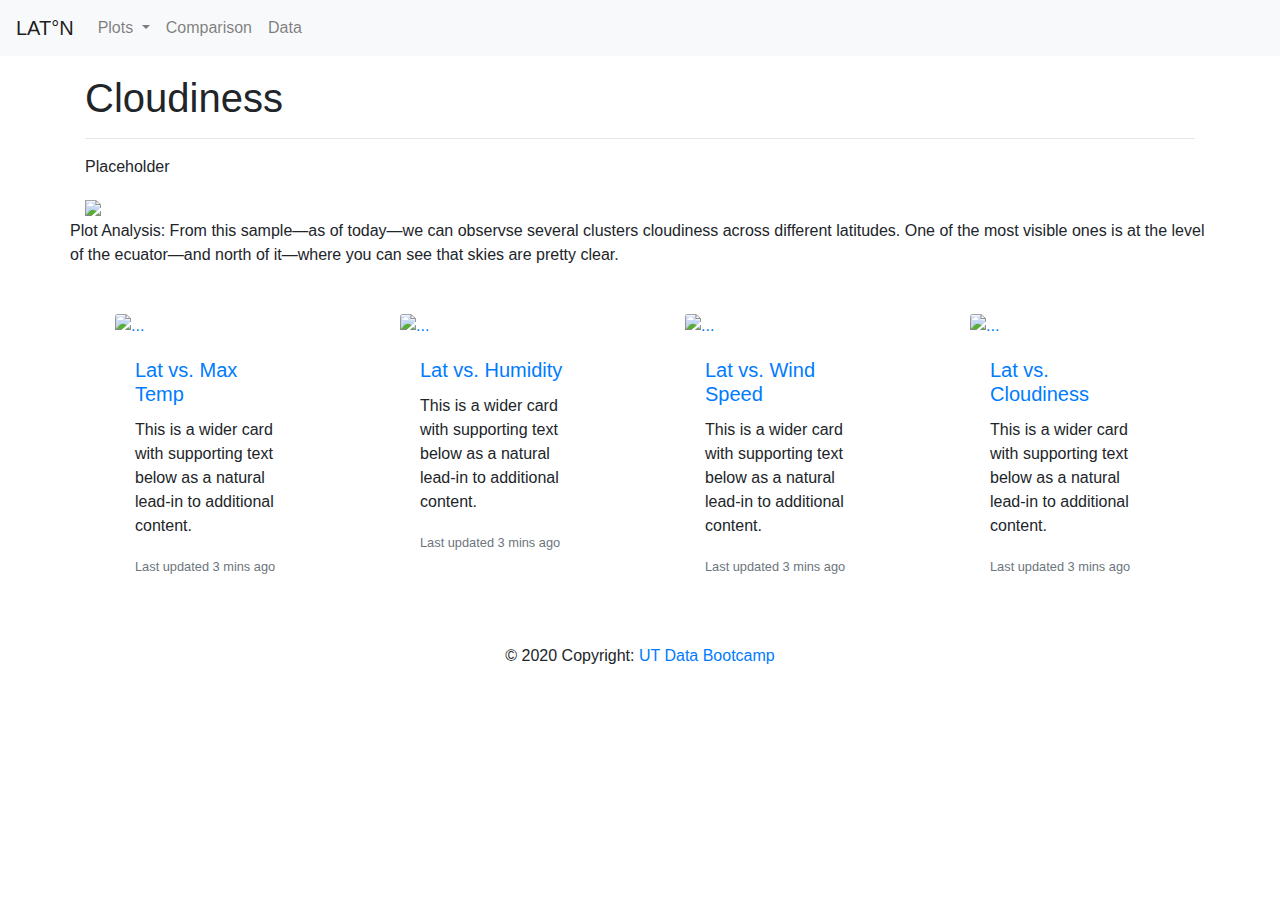
==== cloudiness.html @ 431a71aa "v1 is ready" ====
<!doctype html>
<html lang="en">

<head>
	<title> Web Visualization Dash | Cloudiness </title>
  <script src="https://code.jquery.com/jquery-3.4.1.slim.min.js" integrity="sha384-J6qa4849blE2+poT4WnyKhv5vZF5SrPo0iEjwBvKU7imGFAV0wwj1yYfoRSJoZ+n" crossorigin="anonymous"></script>
  <script src="https://cdn.jsdelivr.net/npm/popper.js@1.16.0/dist/umd/popper.min.js" integrity="sha384-Q6E9RHvbIyZFJoft+2mJbHaEWldlvI9IOYy5n3zV9zzTtmI3UksdQRVvoxMfooAo" crossorigin="anonymous"></script>
  <script src="https://stackpath.bootstrapcdn.com/bootstrap/4.4.1/js/bootstrap.min.js" integrity="sha384-wfSDF2E50Y2D1uUdj0O3uMBJnjuUD4Ih7YwaYd1iqfktj0Uod8GCExl3Og8ifwB6" crossorigin="anonymous"></script>
	<link rel="stylesheet" href="https://stackpath.bootstrapcdn.com/bootstrap/4.3.1/css/bootstrap.min.css" integrity="sha384-ggOyR0iXCbMQv3Xipma34MD+dH/1fQ784/j6cY/iJTQUOhcWr7x9JvoRxT2MZw1T" crossorigin="anonymous">
  <link rel="stylesheet" href="style.css">
  
</head>

<body>

	<!-- Nav Bar fixed-top-->
	<nav class="navbar fixed-top navbar-expand-lg navbar-light bg-light">
  <a class="navbar-brand" href="index.html">LAT°N</a>
  <button class="navbar-toggler" type="button" data-toggle="collapse" data-target="#navbarNavDropdown" aria-controls="navbarNavDropdown" aria-expanded="false" aria-label="Toggle navigation">
    <span class="navbar-toggler-icon"></span>
  </button>

  <div class="collapse navbar-collapse" id="navbarNavDropdown">
    <ul class="navbar-nav">
      <li class="nav-item dropdown">
        <a class="nav-link dropdown-toggle" href="plots.html" id="navbarDropdownMenuLink" data-toggle="dropdown" aria-haspopup="true" aria-expanded="false">
          Plots
        </a>
        <div class="dropdown-menu" aria-labelledby="navbarDropdownMenuLink">
          <a class="dropdown-item" href="max_temp.html">Max Temp</a>
          <a class="dropdown-item" href="humidity.html">Humidity</a>
          <a class="dropdown-item" href="cloudiness.html">Cloudiness</a>
          <a class="dropdown-item" href="wind_speed.html">Wind Speed</a>
        </div>
      </li>
      <li class="nav-item">
        <a class="nav-link" href="comparison.html">Comparison</a>
      </li>
      <li class="nav-item">
        <a class="nav-link" href="data.html">Data</a>
      </li>
    </ul>
  </div>
</nav>

<br/>
<div class="container">
    <div class="row">
      <div class="col-lg-12">
        <h1> Cloudiness </h1>
        <hr/>
        <p>Placeholder</p>
        <img src="resources/lat_vs_cloudiness.png"/>
      </div> 
      <p>Plot Analysis: From this sample—as of today—we can observse several clusters cloudiness across different latitudes. One of the most visible ones is at the level of the ecuator—and north of it—where you can see that skies are pretty clear.</p>
</div>

<!-- Card deck -->
<div class="card-deck">
  <div class="card">
    <a href="max_temp.html">
    <img src="resources/lat_vs_temp.png" class="card-img-top" alt="...">
    <div class="card-body">
      <h5 class="card-title">Lat vs. Max Temp</h5>
      </a>
      <p class="card-text">This is a wider card with supporting text below as a natural lead-in to additional content. </p>
      <p class="card-text"><small class="text-muted">Last updated 3 mins ago</small></p>
    </div>
  </div>
  <div class="card">
    <a href="humidity.html">
    <img src="resources/lat_vs_humidity.png" class="card-img-top" alt="...">
    <div class="card-body">
      <h5 class="card-title">Lat vs. Humidity</h5>
      </a>
      <p class="card-text">This is a wider card with supporting text below as a natural lead-in to additional content. </p>
      <p class="card-text"><small class="text-muted">Last updated 3 mins ago</small></p>
    </div>
  </div>
  <div class="card">
    <a href="wind_speed.html">
    <img src="resources/lat_vs_wind.png" class="card-img-top" alt="...">
    <div class="card-body">
      <h5 class="card-title">Lat vs. Wind Speed</h5>
      </a>
      <p class="card-text">This is a wider card with supporting text below as a natural lead-in to additional content. </p>
      <p class="card-text"><small class="text-muted">Last updated 3 mins ago</small></p>
    </div>
  </div>
  <div class="card">
    <a href="cloudiness.html">
    <img src="resources/lat_vs_cloudiness.png" class="card-img-top" alt="...">
    <div class="card-body">
      <h5 class="card-title">Lat vs. Cloudiness</h5>
      </a>
      <p class="card-text">This is a wider card with supporting text below as a natural lead-in to additional content. </p>
      <p class="card-text"><small class="text-muted">Last updated 3 mins ago</small></p>
    </div>
  </div>
</div>

</body>

<!-- Footer -->
<footer class="page-footer font-small blue">

  <!-- Copyright -->
  <div class="footer-copyright text-center py-3">© 2020 Copyright:
    <a href="index.html"> UT Data Bootcamp</a>
  </div>
  <!-- Copyright -->

</footer>
<!-- Footer -->
---- style.css ----
.container {
	padding-top: 10px;
	padding-bottom: 10px;
}


h1 {
	padding-top: 40px;
}

.card-columns {
	display: inline-block;

}

.card {
    padding: 30px 30px;
    border: #ffffff;
}

.flex-column { 
   max-width : 480px;
}

.card-main-img-top {
	width: 50%;
	vertical-align: middle;
	height: auto;
	display: block;
    margin-left: auto;
    margin-right: auto;
}
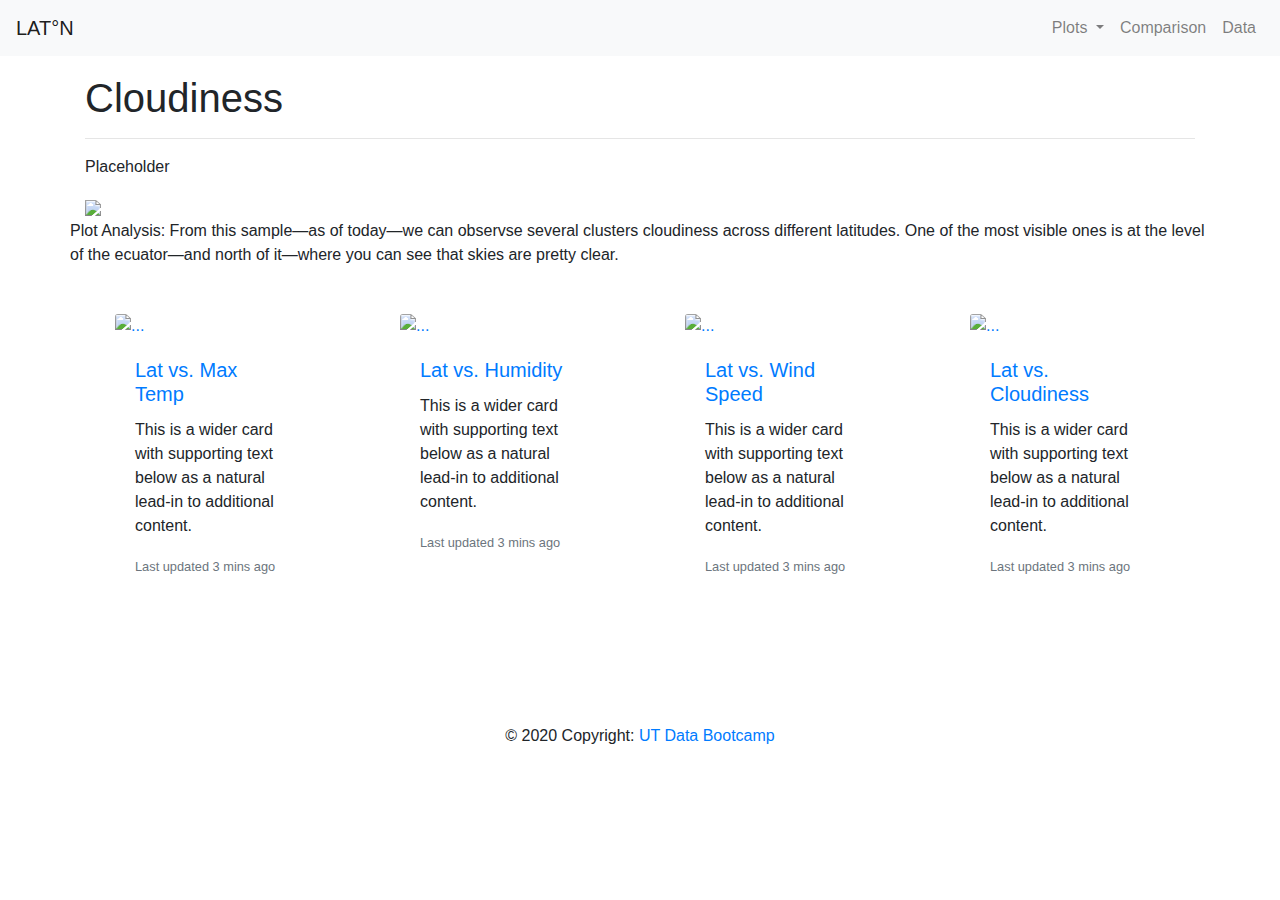
==== commit 24c331cc: "adding child pages and improved css" ====
--- a/cloudiness.html
+++ b/cloudiness.html
@@ -21,7 +21,7 @@
   </button>
 
   <div class="collapse navbar-collapse" id="navbarNavDropdown">
-    <ul class="navbar-nav">
+    <ul class="navbar-nav ml-auto">
       <li class="nav-item dropdown">
         <a class="nav-link dropdown-toggle" href="plots.html" id="navbarDropdownMenuLink" data-toggle="dropdown" aria-haspopup="true" aria-expanded="false">
           Plots
--- a/style.css
+++ b/style.css
@@ -1,11 +1,14 @@
+html {
+  scroll-behavior: smooth;
+}
+
+h1 {
+	padding-top: 40px;
+}
+
 .container {
 	padding-top: 10px;
 	padding-bottom: 10px;
-}
-
-
-h1 {
-	padding-top: 40px;
 }
 
 .card-columns {
@@ -22,6 +25,7 @@
    max-width : 480px;
 }
 
+/*These are the link cards to other pages*/
 .card-main-img-top {
 	width: 50%;
 	vertical-align: middle;
@@ -31,4 +35,55 @@
     margin-right: auto;
 }
 
+.bgimage {
+  width:100%;
+  height:500px;
+  padding: 50px 50px;
+  background: url('resources/weather_bg.jpg');
+  background-repeat: no-repeat;
+  background-position: center;
+  background-size:cover;
+  background-attachment: fixed;
+  display: flex;
+  justify-content: center;
+  align-items: center;
+}
 
+.bgimage h1 {
+	color: white;
+	text-shadow: 1px 1px #333;
+	text-align: center;
+	font-weight: bold;
+	font-size: 60px;
+	
+}
+
+.bgimage p {
+	 color: white;
+	 text-shadow: 1px 1px #333;
+	 font-size: 18px;
+	 text-align: center; 
+	 top-margin: 50%;
+}
+
+
+.content-section-white {
+  width:100%;
+  height:450px;
+  display: flex;
+  justify-content: center;
+  align-items: center;
+}
+
+.content-section-color {
+  width:100%;
+  height:450px;
+  background: #007bff;
+  display: flex;
+  justify-content: center;
+  align-items: center;
+}
+
+footer {
+	padding-top: 80px;
+}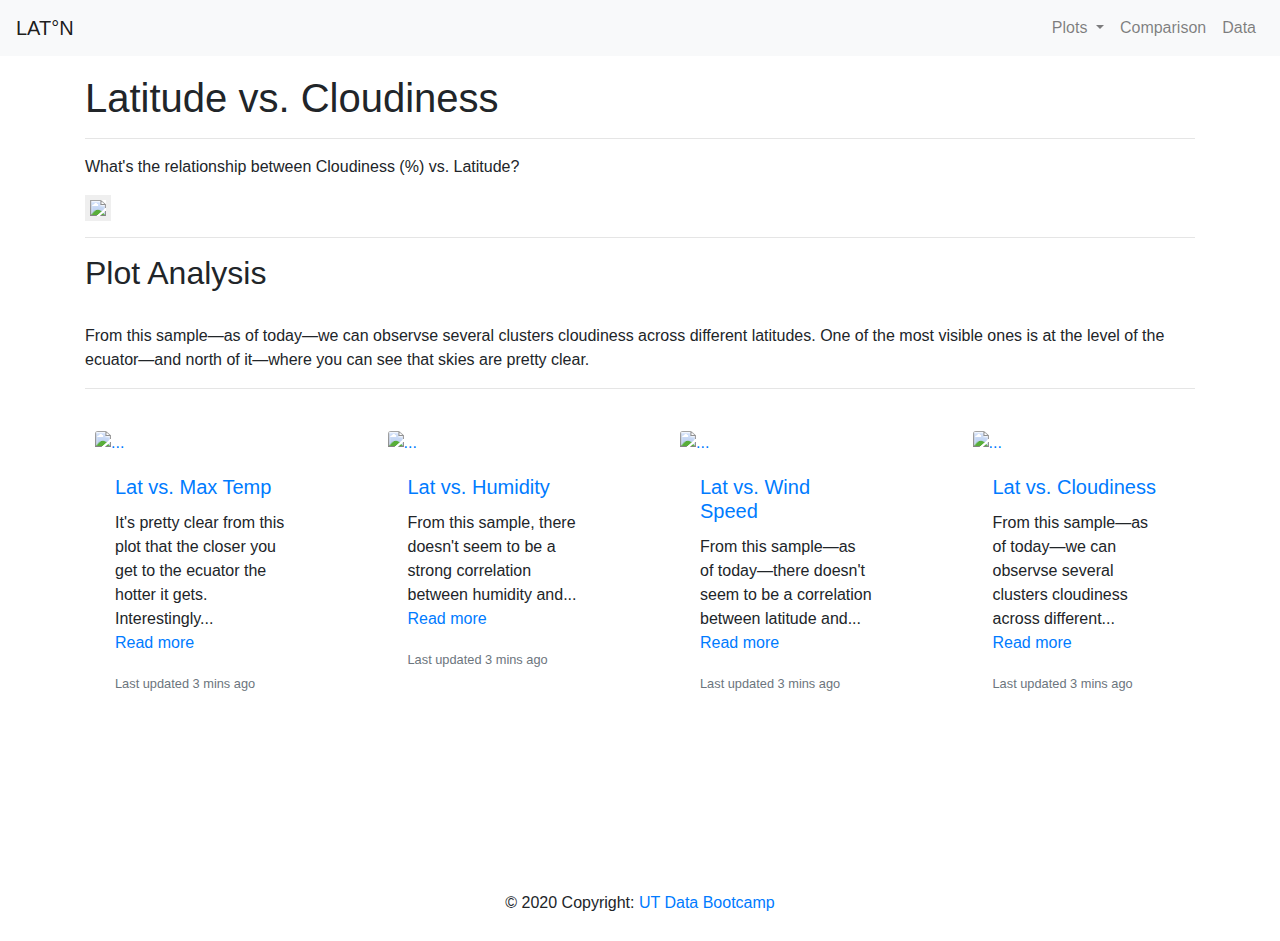
==== commit 854e7b6c: "Adding extra UI elements" ====
--- a/cloudiness.html
+++ b/cloudiness.html
@@ -14,7 +14,7 @@
 <body>
 
 	<!-- Nav Bar fixed-top-->
-	<nav class="navbar fixed-top navbar-expand-lg navbar-light bg-light">
+<nav class="navbar fixed-top navbar-expand-lg navbar-light bg-light">
   <a class="navbar-brand" href="index.html">LAT°N</a>
   <button class="navbar-toggler" type="button" data-toggle="collapse" data-target="#navbarNavDropdown" aria-controls="navbarNavDropdown" aria-expanded="false" aria-label="Toggle navigation">
     <span class="navbar-toggler-icon"></span>
@@ -43,60 +43,72 @@
   </div>
 </nav>
 
+
 <br/>
 <div class="container">
     <div class="row">
       <div class="col-lg-12">
-        <h1> Cloudiness </h1>
+        <h1> Latitude vs. Cloudiness </h1>
         <hr/>
-        <p>Placeholder</p>
-        <img src="resources/lat_vs_cloudiness.png"/>
+        <p>What's the relationship between Cloudiness (%) vs. Latitude?</p>
+        <img src="resources/lat_vs_temp.png" class="big-plot"/>
+        <hr>
+        <h2>Plot Analysis</h2>
+        <br>
+        <p>From this sample—as of today—we can observse several clusters cloudiness across different latitudes. One of the most visible ones is at the level of the ecuator—and north of it—where you can see that skies are pretty clear.</p>
+        <hr>
       </div> 
-      <p>Plot Analysis: From this sample—as of today—we can observse several clusters cloudiness across different latitudes. One of the most visible ones is at the level of the ecuator—and north of it—where you can see that skies are pretty clear.</p>
 </div>
 
+
 <!-- Card deck -->
+<div class="row">
 <div class="card-deck">
+
   <div class="card">
     <a href="max_temp.html">
     <img src="resources/lat_vs_temp.png" class="card-img-top" alt="...">
     <div class="card-body">
       <h5 class="card-title">Lat vs. Max Temp</h5>
       </a>
-      <p class="card-text">This is a wider card with supporting text below as a natural lead-in to additional content. </p>
+      <p class="card-text">It's pretty clear from this plot that the closer you get to the ecuator the hotter it gets. Interestingly... <br><a href="max_temp.html" class="card-link">Read more</a></p>
       <p class="card-text"><small class="text-muted">Last updated 3 mins ago</small></p>
     </div>
   </div>
+
   <div class="card">
     <a href="humidity.html">
     <img src="resources/lat_vs_humidity.png" class="card-img-top" alt="...">
     <div class="card-body">
       <h5 class="card-title">Lat vs. Humidity</h5>
       </a>
-      <p class="card-text">This is a wider card with supporting text below as a natural lead-in to additional content. </p>
+      <p class="card-text">From this sample, there doesn't seem to be a strong correlation between humidity and... <br><a href="humidity.html" class="card-link">Read more</a></p>
       <p class="card-text"><small class="text-muted">Last updated 3 mins ago</small></p>
     </div>
   </div>
+
   <div class="card">
     <a href="wind_speed.html">
     <img src="resources/lat_vs_wind.png" class="card-img-top" alt="...">
     <div class="card-body">
       <h5 class="card-title">Lat vs. Wind Speed</h5>
       </a>
-      <p class="card-text">This is a wider card with supporting text below as a natural lead-in to additional content. </p>
+      <p class="card-text">From this sample—as of today—there doesn't seem to be a correlation between latitude and... <br><a href="wind_speed.html" class="card-link">Read more</a></p>
       <p class="card-text"><small class="text-muted">Last updated 3 mins ago</small></p>
     </div>
   </div>
+
   <div class="card">
     <a href="cloudiness.html">
     <img src="resources/lat_vs_cloudiness.png" class="card-img-top" alt="...">
     <div class="card-body">
       <h5 class="card-title">Lat vs. Cloudiness</h5>
       </a>
-      <p class="card-text">This is a wider card with supporting text below as a natural lead-in to additional content. </p>
+      <p class="card-text">From this sample—as of today—we can observse several clusters cloudiness across different... <br><a href="cloudiness.html" class="card-link">Read more</a> </p>
       <p class="card-text"><small class="text-muted">Last updated 3 mins ago</small></p>
     </div>
   </div>
+</div>
 </div>
 
 </body>
--- a/style.css
+++ b/style.css
@@ -17,8 +17,9 @@
 }
 
 .card {
-    padding: 30px 30px;
+    padding: 25px 25px;
     border: #ffffff;
+    height: 390px;
 }
 
 .flex-column { 
@@ -84,6 +85,11 @@
   align-items: center;
 }
 
+/*These are the plot images in the individual pages*/
+.big-plot { 
+   border:5px solid #efefef;
+}
+
 footer {
 	padding-top: 80px;
 }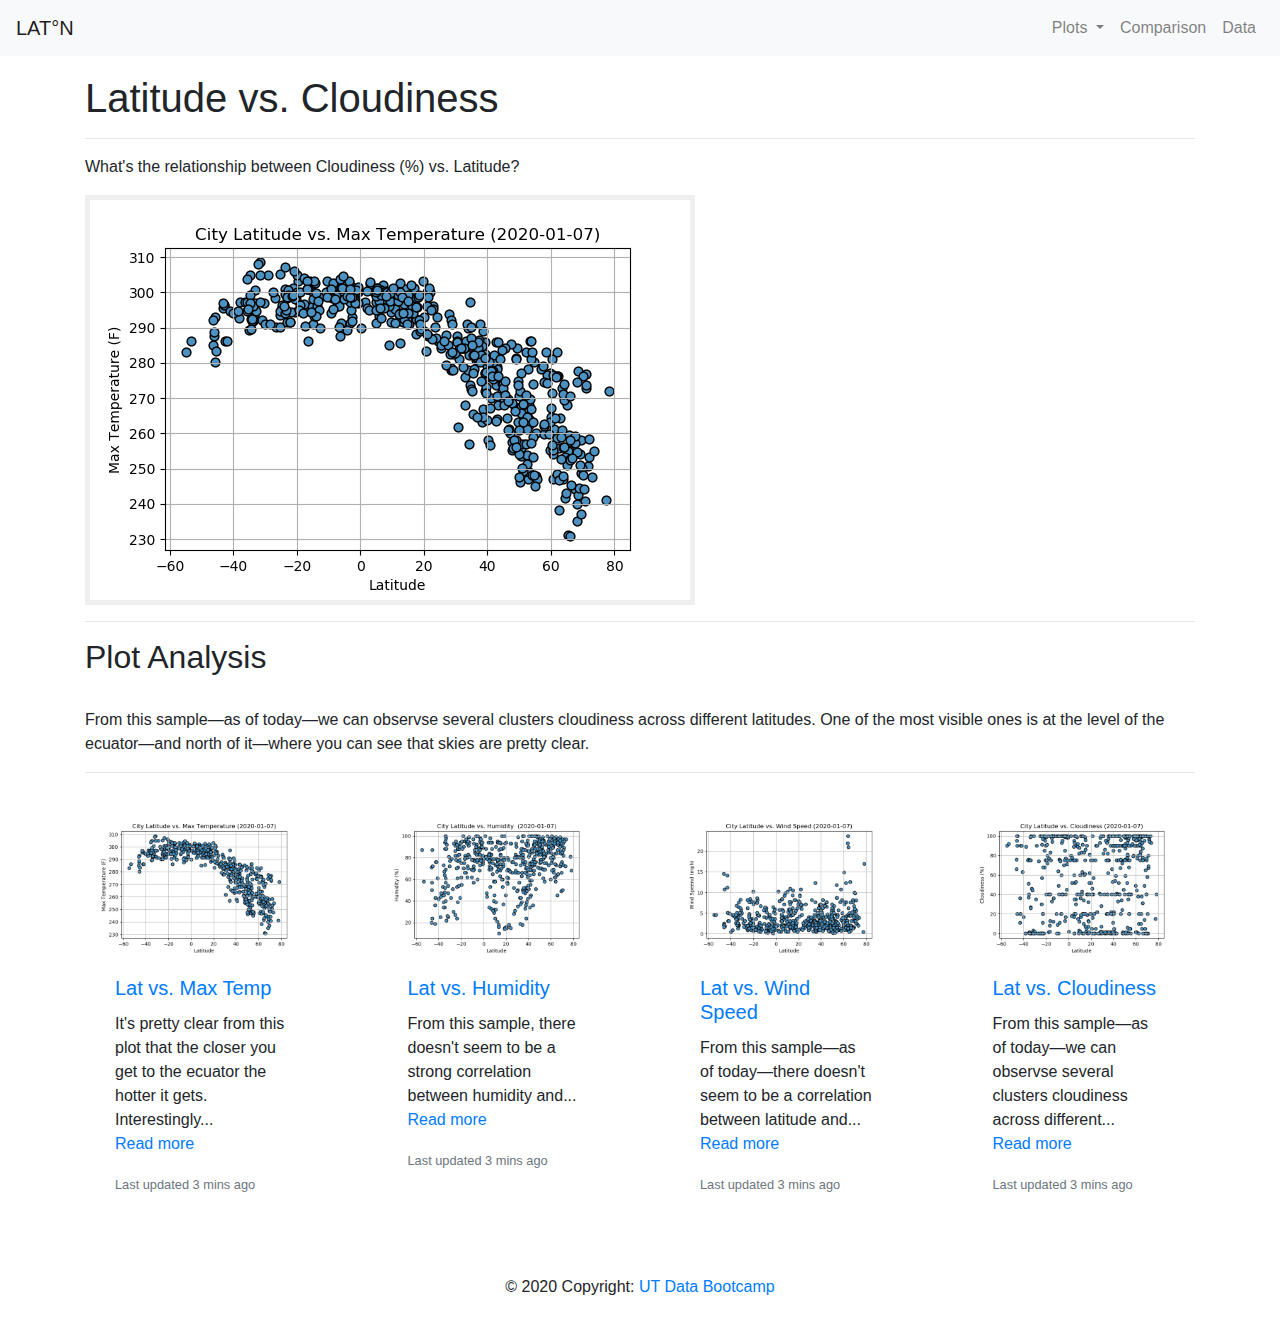
==== commit 317b7c05: "restructuring resources to render in git.io" ====
--- a/cloudiness.html
+++ b/cloudiness.html
@@ -51,7 +51,7 @@
         <h1> Latitude vs. Cloudiness </h1>
         <hr/>
         <p>What's the relationship between Cloudiness (%) vs. Latitude?</p>
-        <img src="resources/lat_vs_temp.png" class="big-plot"/>
+        <img src="lat_vs_temp.png" class="big-plot"/>
         <hr>
         <h2>Plot Analysis</h2>
         <br>
@@ -67,7 +67,7 @@
 
   <div class="card">
     <a href="max_temp.html">
-    <img src="resources/lat_vs_temp.png" class="card-img-top" alt="...">
+    <img src="lat_vs_temp.png" class="card-img-top" alt="...">
     <div class="card-body">
       <h5 class="card-title">Lat vs. Max Temp</h5>
       </a>
@@ -78,7 +78,7 @@
 
   <div class="card">
     <a href="humidity.html">
-    <img src="resources/lat_vs_humidity.png" class="card-img-top" alt="...">
+    <img src="lat_vs_humidity.png" class="card-img-top" alt="...">
     <div class="card-body">
       <h5 class="card-title">Lat vs. Humidity</h5>
       </a>
@@ -89,7 +89,7 @@
 
   <div class="card">
     <a href="wind_speed.html">
-    <img src="resources/lat_vs_wind.png" class="card-img-top" alt="...">
+    <img src="lat_vs_wind.png" class="card-img-top" alt="...">
     <div class="card-body">
       <h5 class="card-title">Lat vs. Wind Speed</h5>
       </a>
@@ -100,7 +100,7 @@
 
   <div class="card">
     <a href="cloudiness.html">
-    <img src="resources/lat_vs_cloudiness.png" class="card-img-top" alt="...">
+    <img src="lat_vs_cloudiness.png" class="card-img-top" alt="...">
     <div class="card-body">
       <h5 class="card-title">Lat vs. Cloudiness</h5>
       </a>
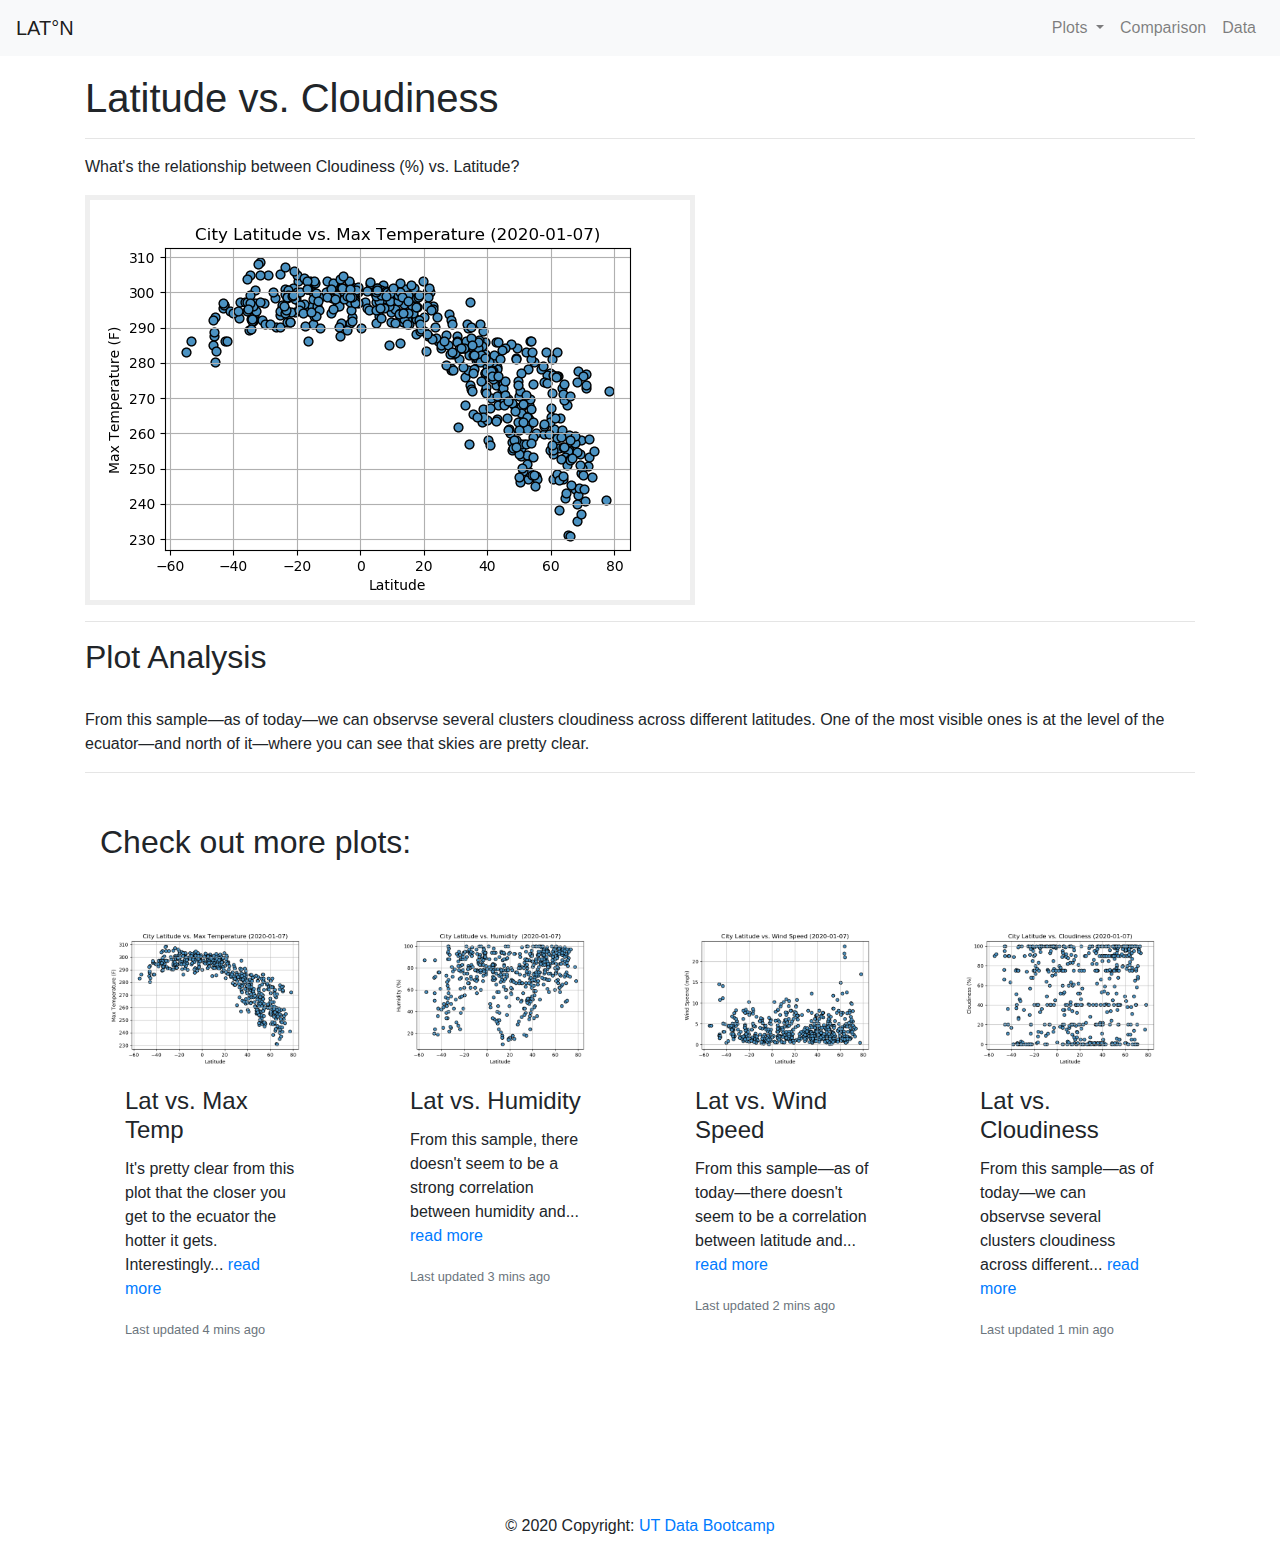
==== commit 980005ef: "added extra mobile responsiveness. Cleaned up files" ====
--- a/cloudiness.html
+++ b/cloudiness.html
@@ -61,54 +61,66 @@
 </div>
 
 
-<!-- Card deck -->
-<div class="row">
-<div class="card-deck">
-
-  <div class="card">
-    <a href="max_temp.html">
-    <img src="lat_vs_temp.png" class="card-img-top" alt="...">
-    <div class="card-body">
-      <h5 class="card-title">Lat vs. Max Temp</h5>
-      </a>
-      <p class="card-text">It's pretty clear from this plot that the closer you get to the ecuator the hotter it gets. Interestingly... <br><a href="max_temp.html" class="card-link">Read more</a></p>
-      <p class="card-text"><small class="text-muted">Last updated 3 mins ago</small></p>
+<!-- Plot Cards -->
+<div class="container">
+  <div class="row">
+    <div class="col-lg-12 col-md-12 col-sm-12 col-xs-12">
+      <br>
+      <h2> Check out more plots:</h2>
+      <br>
     </div>
   </div>
+  <div class="row">
+    <div class="card-deck">
 
-  <div class="card">
-    <a href="humidity.html">
-    <img src="lat_vs_humidity.png" class="card-img-top" alt="...">
-    <div class="card-body">
-      <h5 class="card-title">Lat vs. Humidity</h5>
-      </a>
-      <p class="card-text">From this sample, there doesn't seem to be a strong correlation between humidity and... <br><a href="humidity.html" class="card-link">Read more</a></p>
-      <p class="card-text"><small class="text-muted">Last updated 3 mins ago</small></p>
+        <div class="card mb-4">
+            <a href="max_temp.html">
+              <img class="card-img-top img-fluid" src="lat_vs_temp.png" alt="Card image cap">
+            </a>
+            <div class="card-body">
+                <h4 class="card-title">Lat vs. Max Temp</h4>
+                <p class="card-text">It's pretty clear from this plot that the closer you get to the ecuator the hotter it gets. Interestingly... <a href="max_temp.html">read more</a></p>
+                <p class="card-text"><small class="text-muted">Last updated 4 mins ago</small></p>
+            </div>
+        </div>
+
+        <div class="card mb-4">
+          <a href="humidity.html">
+            <img class="card-img-top img-fluid" src="lat_vs_humidity.png" alt="Card image cap">
+          </a>
+            <div class="card-body">
+                <h4 class="card-title">Lat vs. Humidity</h4>
+                <p class="card-text">From this sample, there doesn't seem to be a strong correlation between humidity and... <a href="humidity.html">read more</a></p>
+                <p class="card-text"><small class="text-muted">Last updated 3 mins ago</small></p>
+            </div>
+        </div>
+
+        <div class="w-100 d-none d-sm-block d-md-none"><!-- wrap every 2 on sm--></div>
+        <div class="card mb-4">
+          <a href="wind_speed.html">
+            <img class="card-img-top img-fluid" src="lat_vs_wind.png" alt="Card image cap">
+          </a>
+            <div class="card-body">
+                <h4 class="card-title">Lat vs. Wind Speed</h4>
+                <p class="card-text">From this sample—as of today—there doesn't seem to be a correlation between latitude and... <a href="wind_speed.html">read more</a></p>
+                <p class="card-text"><small class="text-muted">Last updated 2 mins ago</small></p>
+            </div>
+        </div>
+
+        <div class="w-100 d-none d-md-block d-lg-none"><!-- wrap every 3 on md--></div>
+        <div class="card mb-4">
+          <a href="cloudiness.html">
+            <img class="card-img-top img-fluid" src="lat_vs_cloudiness.png" alt="Card image cap">
+          </a>
+            <div class="card-body">
+                <h4 class="card-title">Lat vs. Cloudiness</h4>
+                <p class="card-text">From this sample—as of today—we can observse several clusters cloudiness across different... <a href="cloudiness.html">read more</a></p>
+                <p class="card-text"><small class="text-muted">Last updated 1 min ago</small></p>
+            </div>
+        </div>
+        
     </div>
   </div>
-
-  <div class="card">
-    <a href="wind_speed.html">
-    <img src="lat_vs_wind.png" class="card-img-top" alt="...">
-    <div class="card-body">
-      <h5 class="card-title">Lat vs. Wind Speed</h5>
-      </a>
-      <p class="card-text">From this sample—as of today—there doesn't seem to be a correlation between latitude and... <br><a href="wind_speed.html" class="card-link">Read more</a></p>
-      <p class="card-text"><small class="text-muted">Last updated 3 mins ago</small></p>
-    </div>
-  </div>
-
-  <div class="card">
-    <a href="cloudiness.html">
-    <img src="lat_vs_cloudiness.png" class="card-img-top" alt="...">
-    <div class="card-body">
-      <h5 class="card-title">Lat vs. Cloudiness</h5>
-      </a>
-      <p class="card-text">From this sample—as of today—we can observse several clusters cloudiness across different... <br><a href="cloudiness.html" class="card-link">Read more</a> </p>
-      <p class="card-text"><small class="text-muted">Last updated 3 mins ago</small></p>
-    </div>
-  </div>
-</div>
 </div>
 
 </body>
--- a/style.css
+++ b/style.css
@@ -12,14 +12,20 @@
 }
 
 .card-columns {
-	display: inline-block;
+    display: inline-block;
+    justify-content: center;
+    align-items: center;
+    vertical-align: middle;
 
 }
 
 .card {
-    padding: 25px 25px;
+    padding-top: 30px;
+    padding-bottom: 30px;
+    padding-left: 20px;
+    padding-right: 20px;
     border: #ffffff;
-    height: 390px;
+    height: 420px;
 }
 
 .flex-column { 
@@ -32,15 +38,15 @@
 	vertical-align: middle;
 	height: auto;
 	display: block;
-    margin-left: auto;
-    margin-right: auto;
+  margin-left: auto;
+  margin-right: auto;
 }
 
 .bgimage {
   width:100%;
   height:500px;
   padding: 50px 50px;
-  background: url('resources/weather_bg.jpg');
+  background: url('weather_bg.jpg');
   background-repeat: no-repeat;
   background-position: center;
   background-size:cover;
@@ -78,8 +84,9 @@
 
 .content-section-color {
   width:100%;
-  height:450px;
+  height:auto;
   background: #007bff;
+  padding: 50px 50px;
   display: flex;
   justify-content: center;
   align-items: center;
@@ -90,6 +97,7 @@
    border:5px solid #efefef;
 }
 
+
 footer {
-	padding-top: 80px;
+	padding-top: 150px;
 }